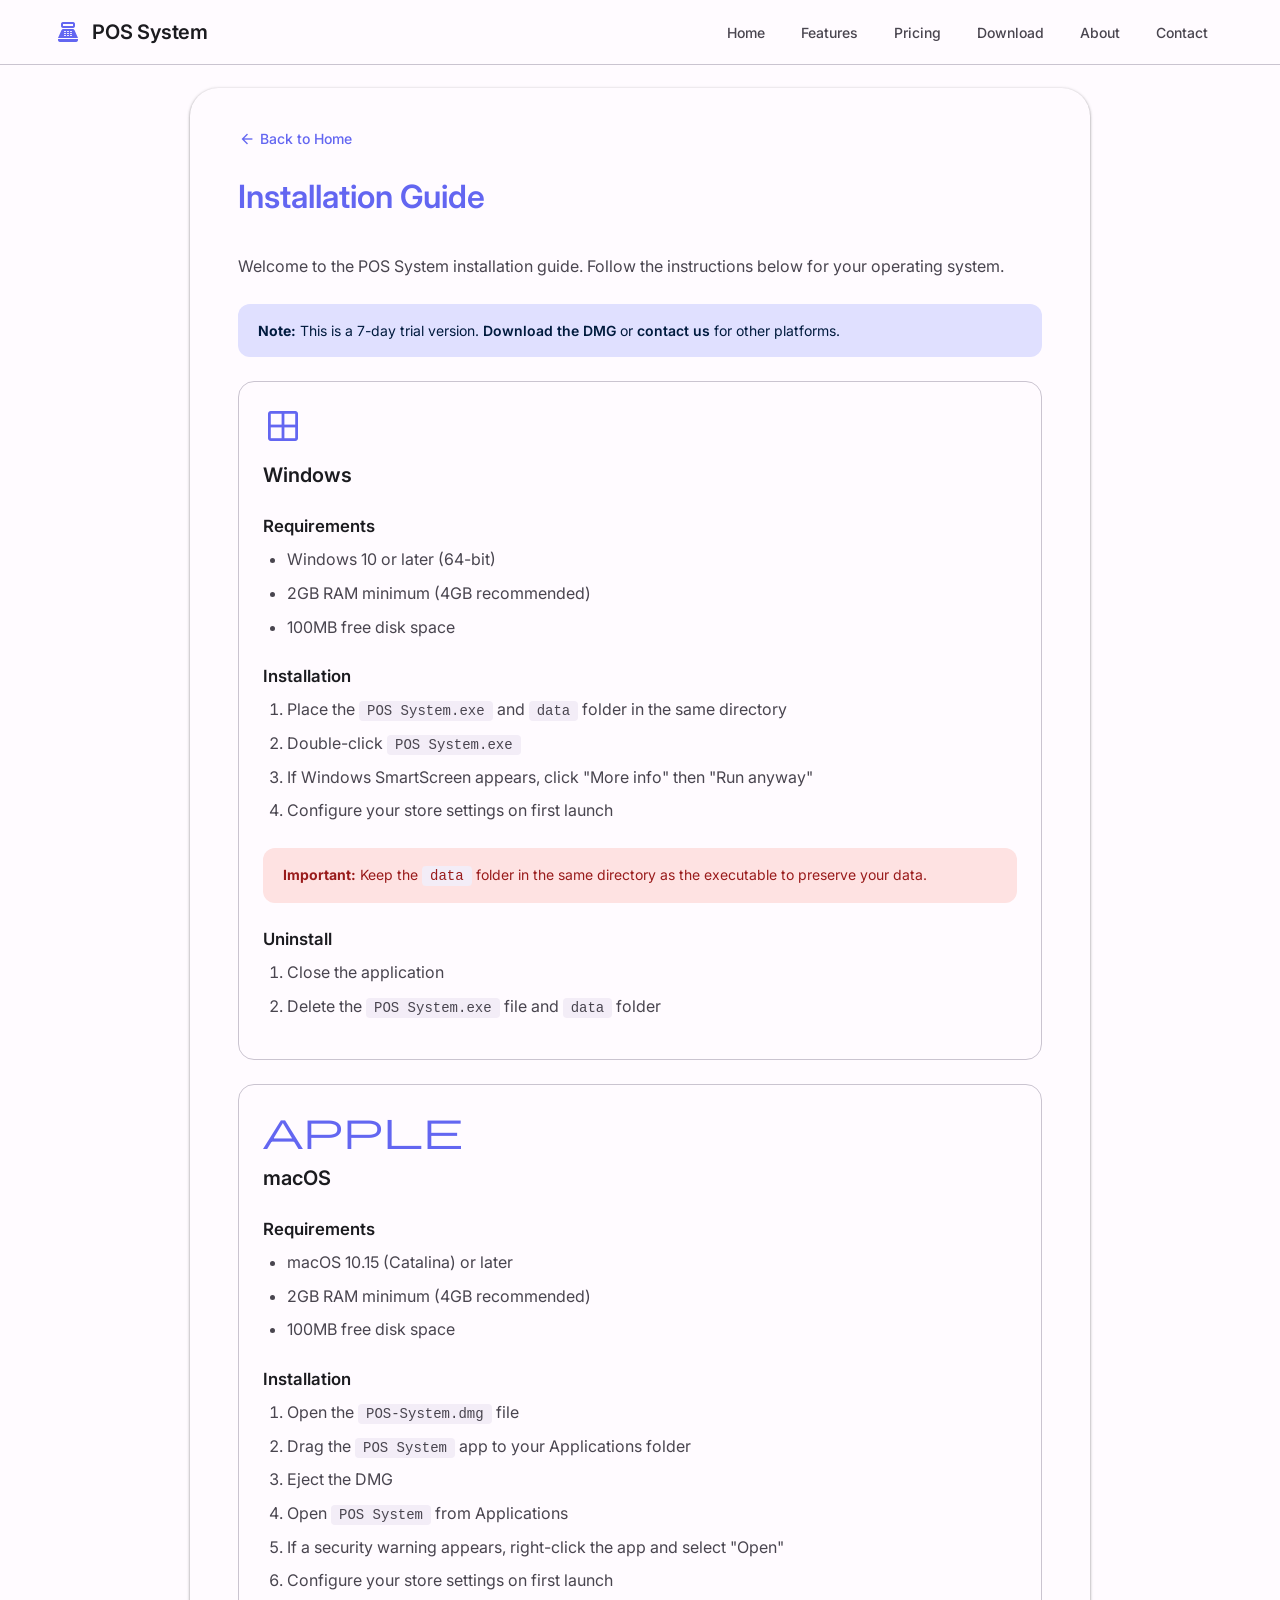
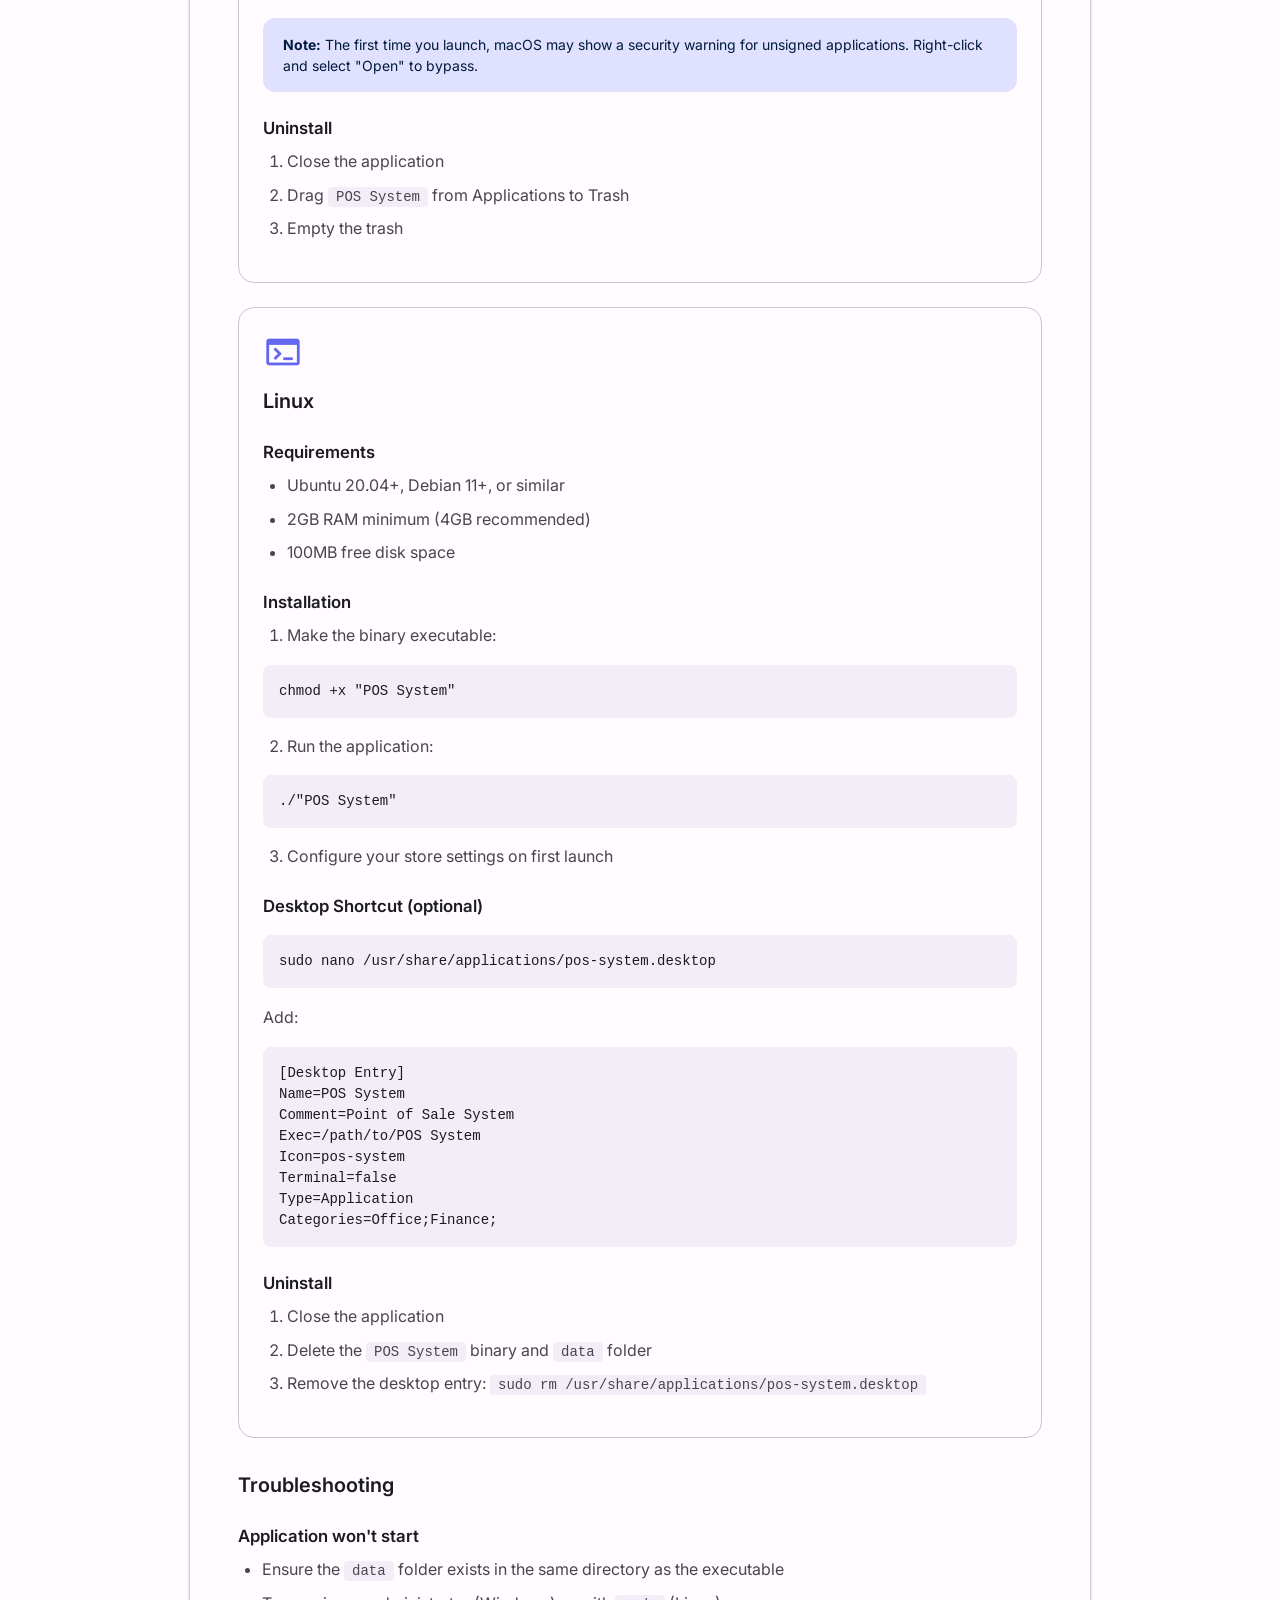
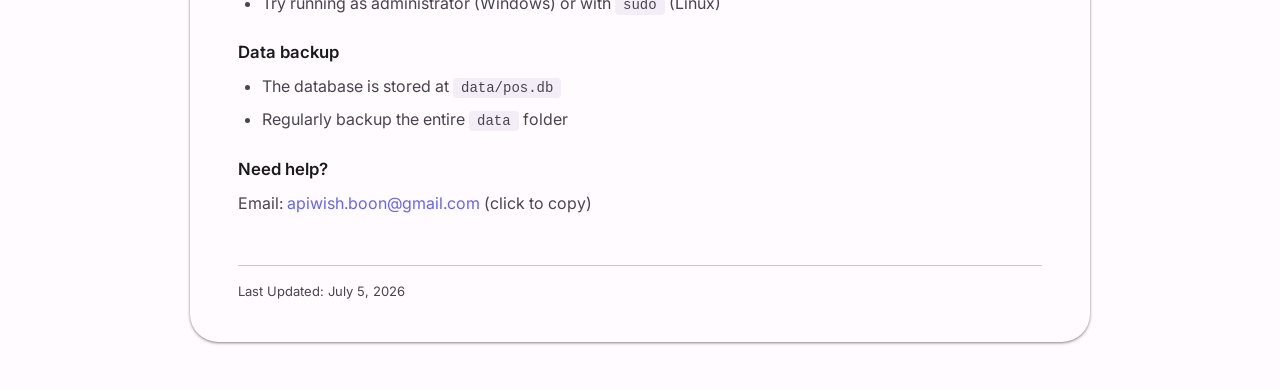
==== install.html @ 669d133b "Initial release - POS System website and macOS DMG" ====
<!DOCTYPE html>
<html lang="en">
<head>
    <meta charset="UTF-8">
    <meta name="viewport" content="width=device-width, initial-scale=1.0">
    <title>Installation Guide - POS System</title>
    <link rel="stylesheet" href="styles.css">
    <link href="https://fonts.googleapis.com/css2?family=Inter:wght@300;400;500;600;700&display=swap" rel="stylesheet">
    <link href="https://fonts.googleapis.com/css2?family=Material+Symbols+Outlined" rel="stylesheet">
</head>
<body>

    <header class="md3-top-app-bar">
        <div class="md3-top-app-bar__row">
            <div class="md3-top-app-bar__section md3-top-app-bar__section-start">
                <span class="material-symbols-outlined md3-top-app-bar__icon">point_of_sale</span>
                <span class="md3-top-app-bar__title">POS System</span>
            </div>
            <nav class="md3-top-app-bar__section md3-top-app-bar__section-end md3-top-app-bar__nav">
                <a href="index.html" class="md3-nav-link">Home</a>
                <a href="index.html#features" class="md3-nav-link">Features</a>
                <a href="index.html#pricing" class="md3-nav-link">Pricing</a>
                <a href="index.html#download" class="md3-nav-link">Download</a>
                <a href="index.html#about" class="md3-nav-link">About</a>
                <a href="index.html#contact" class="md3-nav-link">Contact</a>
            </nav>
            <button class="md3-icon-button" id="nav-toggle" aria-label="Menu">
                <span class="material-symbols-outlined">menu</span>
            </button>
        </div>
        <div class="md3-top-app-bar__dropdown" id="nav-dropdown">
            <a href="index.html" class="md3-dropdown-item">Home</a>
            <a href="index.html#features" class="md3-dropdown-item">Features</a>
            <a href="index.html#pricing" class="md3-dropdown-item">Pricing</a>
            <a href="index.html#download" class="md3-dropdown-item">Download</a>
            <a href="index.html#about" class="md3-dropdown-item">About</a>
            <a href="index.html#contact" class="md3-dropdown-item">Contact</a>
        </div>
    </header>

    <section class="md3-page">
        <div class="md3-page__container">
            <a href="index.html" class="md3-back-link">
                <span class="material-symbols-outlined" style="font-size: 18px;">arrow_back</span>
                Back to Home
            </a>
            <h1 class="md3-page__title">Installation Guide</h1>

            <p>Welcome to the POS System installation guide. Follow the instructions below for your operating system.</p>

                <div class="md3-note-box">
                <strong>Note:</strong> This is a 7-day trial version. <a href="https://github.com/apiwishboon-spec/pos-public/raw/main/POS-System.dmg" style="color: var(--md-sys-color-on-primary-container); font-weight: 600;">Download the DMG</a> or <a href="javascript:void(0)" onclick="copyEmail('apiwish.boon@gmail.com', 'Trial Download')" style="color: var(--md-sys-color-on-primary-container); font-weight: 600;">contact us</a> for other platforms.
            </div>

            <div class="md3-platform-section">
                <span class="material-symbols-outlined" style="font-size: 2.5rem; color: var(--md-sys-color-primary);">window</span>
                <h2>Windows</h2>

                <h3>Requirements</h3>
                <ul>
                    <li>Windows 10 or later (64-bit)</li>
                    <li>2GB RAM minimum (4GB recommended)</li>
                    <li>100MB free disk space</li>
                </ul>

                <h3>Installation</h3>
                <ol>
                    <li>Place the <code>POS System.exe</code> and <code>data</code> folder in the same directory</li>
                    <li>Double-click <code>POS System.exe</code></li>
                    <li>If Windows SmartScreen appears, click "More info" then "Run anyway"</li>
                    <li>Configure your store settings on first launch</li>
                </ol>

                <div class="md3-warning-box">
                    <strong>Important:</strong> Keep the <code>data</code> folder in the same directory as the executable to preserve your data.
                </div>

                <h3>Uninstall</h3>
                <ol>
                    <li>Close the application</li>
                    <li>Delete the <code>POS System.exe</code> file and <code>data</code> folder</li>
                </ol>
            </div>

            <div class="md3-platform-section">
                <span class="material-symbols-outlined" style="font-size: 2.5rem; color: var(--md-sys-color-primary);">apple</span>
                <h2>macOS</h2>

                <h3>Requirements</h3>
                <ul>
                    <li>macOS 10.15 (Catalina) or later</li>
                    <li>2GB RAM minimum (4GB recommended)</li>
                    <li>100MB free disk space</li>
                </ul>

                <h3>Installation</h3>
                <ol>
                    <li>Open the <code>POS-System.dmg</code> file</li>
                    <li>Drag the <code>POS System</code> app to your Applications folder</li>
                    <li>Eject the DMG</li>
                    <li>Open <code>POS System</code> from Applications</li>
                    <li>If a security warning appears, right-click the app and select "Open"</li>
                    <li>Configure your store settings on first launch</li>
                </ol>

                <div class="md3-note-box">
                    <strong>Note:</strong> The first time you launch, macOS may show a security warning for unsigned applications. Right-click and select "Open" to bypass.
                </div>

                <h3>Uninstall</h3>
                <ol>
                    <li>Close the application</li>
                    <li>Drag <code>POS System</code> from Applications to Trash</li>
                    <li>Empty the trash</li>
                </ol>
            </div>

            <div class="md3-platform-section">
                <span class="material-symbols-outlined" style="font-size: 2.5rem; color: var(--md-sys-color-primary);">terminal</span>
                <h2>Linux</h2>

                <h3>Requirements</h3>
                <ul>
                    <li>Ubuntu 20.04+, Debian 11+, or similar</li>
                    <li>2GB RAM minimum (4GB recommended)</li>
                    <li>100MB free disk space</li>
                </ul>

                <h3>Installation</h3>
                <ol>
                    <li>Make the binary executable:</li>
                </ol>
                <pre><code>chmod +x "POS System"</code></pre>
                <ol start="2">
                    <li>Run the application:</li>
                </ol>
                <pre><code>./"POS System"</code></pre>
                <ol start="3">
                    <li>Configure your store settings on first launch</li>
                </ol>

                <h3>Desktop Shortcut (optional)</h3>
                <pre><code>sudo nano /usr/share/applications/pos-system.desktop</code></pre>
                <p>Add:</p>
                <pre><code>[Desktop Entry]
Name=POS System
Comment=Point of Sale System
Exec=/path/to/POS System
Icon=pos-system
Terminal=false
Type=Application
Categories=Office;Finance;</code></pre>

                <h3>Uninstall</h3>
                <ol>
                    <li>Close the application</li>
                    <li>Delete the <code>POS System</code> binary and <code>data</code> folder</li>
                    <li>Remove the desktop entry: <code>sudo rm /usr/share/applications/pos-system.desktop</code></li>
                </ol>
            </div>

            <h2>Troubleshooting</h2>

            <h3>Application won't start</h3>
            <ul>
                <li>Ensure the <code>data</code> folder exists in the same directory as the executable</li>
                <li>Try running as administrator (Windows) or with <code>sudo</code> (Linux)</li>
            </ul>

            <h3>Data backup</h3>
            <ul>
                <li>The database is stored at <code>data/pos.db</code></li>
                <li>Regularly backup the entire <code>data</code> folder</li>
            </ul>

            <h3>Need help?</h3>
            <p>Email: <a href="javascript:void(0)" onclick="copyEmail('apiwish.boon@gmail.com')" style="color: var(--md-sys-color-primary);">apiwish.boon@gmail.com</a> (click to copy)</p>

            <div class="md3-last-updated">Last Updated: July 5, 2026</div>
        </div>
    </section>

    <script src="script.js"></script>
</body>
</html>
---- styles.css ----
/* =========================================
   Material Design 3 Theme
   ========================================= */

:root {
  /* M3 Color Tokens */
  --md-sys-color-primary: #6366f1;
  --md-sys-color-on-primary: #ffffff;
  --md-sys-color-primary-container: #e0e0ff;
  --md-sys-color-on-primary-container: #001b3e;
  --md-sys-color-secondary: #8b5cf6;
  --md-sys-color-on-secondary: #ffffff;
  --md-sys-color-secondary-container: #eedeff;
  --md-sys-color-on-secondary-container: #1d0064;
  --md-sys-color-tertiary: #06b6d4;
  --md-sys-color-on-tertiary: #ffffff;
  --md-sys-color-error: #b3261e;
  --md-sys-color-on-error: #ffffff;
  --md-sys-color-surface: #fffbff;
  --md-sys-color-on-surface: #1b1b1f;
  --md-sys-color-surface-variant: #f2f0f5;
  --md-sys-color-on-surface-variant: #49454f;
  --md-sys-color-outline: #79747e;
  --md-sys-color-outline-variant: #cac4d0;
  --md-sys-color-background: #fffbff;
  --md-sys-color-on-background: #1b1b1f;
  --md-sys-color-surface-container: #f3edf7;
  --md-sys-color-surface-container-high: #ece6f0;

  /* M3 Shape */
  --md-sys-shape-corner-xs: 4px;
  --md-sys-shape-corner-sm: 8px;
  --md-sys-shape-corner-md: 12px;
  --md-sys-shape-corner-lg: 16px;
  --md-sys-shape-corner-xl: 28px;
  --md-sys-shape-corner-full: 9999px;

  /* M3 Elevation */
  --md-sys-elevation-0: none;
  --md-sys-elevation-1: 0px 1px 3px 1px rgba(0,0,0,0.15), 0px 1px 2px rgba(0,0,0,0.3);
  --md-sys-elevation-2: 0px 2px 6px 2px rgba(0,0,0,0.15), 0px 1px 2px rgba(0,0,0,0.3);
  --md-sys-elevation-3: 0px 4px 8px 3px rgba(0,0,0,0.15), 0px 1px 3px rgba(0,0,0,0.3);
}

/* =========================================
   Reset & Base
   ========================================= */

* { margin: 0; padding: 0; box-sizing: border-box; }

html { scroll-behavior: smooth; }

body {
  font-family: 'Inter', -apple-system, BlinkMacSystemFont, sans-serif;
  background: var(--md-sys-color-background);
  color: var(--md-sys-color-on-surface);
  line-height: 1.5;
  -webkit-font-smoothing: antialiased;
}

a { color: inherit; text-decoration: none; }

/* =========================================
   Top App Bar (M3 Small)
   ========================================= */

.md3-top-app-bar {
  position: fixed;
  top: 0;
  left: 0;
  right: 0;
  z-index: 1000;
  background: rgba(255, 251, 255, 0.92);
  backdrop-filter: blur(20px);
  -webkit-backdrop-filter: blur(20px);
  border-bottom: 1px solid var(--md-sys-color-outline-variant);
}

.md3-top-app-bar__row {
  display: flex;
  align-items: center;
  height: 64px;
  padding: 0 16px;
  max-width: 1200px;
  margin: 0 auto;
}

.md3-top-app-bar__section {
  display: flex;
  align-items: center;
}

.md3-top-app-bar__section-start { gap: 12px; }
.md3-top-app-bar__section-end { margin-left: auto; }

.md3-top-app-bar__icon {
  font-size: 28px;
  color: var(--md-sys-color-primary);
}

.md3-top-app-bar__title {
  font-size: 1.25rem;
  font-weight: 600;
  color: var(--md-sys-color-on-surface);
  letter-spacing: -0.01em;
}

.md3-top-app-bar__nav { gap: 4px; }

.md3-nav-link {
  padding: 8px 16px;
  border-radius: var(--md-sys-shape-corner-full);
  font-size: 0.875rem;
  font-weight: 500;
  color: var(--md-sys-color-on-surface-variant);
  transition: all 0.2s ease;
}

.md3-nav-link:hover {
  background: var(--md-sys-color-surface-container);
  color: var(--md-sys-color-on-surface);
}

.md3-icon-button {
  display: none;
  background: none;
  border: none;
  cursor: pointer;
  width: 40px;
  height: 40px;
  border-radius: var(--md-sys-shape-corner-full);
  align-items: center;
  justify-content: center;
  color: var(--md-sys-color-on-surface);
  transition: background 0.2s;
}

.md3-icon-button:hover { background: var(--md-sys-color-surface-container); }

.md3-icon-button .material-symbols-outlined { font-size: 24px; }

/* Dropdown (mobile) */
.md3-top-app-bar__dropdown {
  display: none;
  flex-direction: column;
  padding: 8px;
  gap: 2px;
  border-bottom: 1px solid var(--md-sys-color-outline-variant);
  background: var(--md-sys-color-surface);
}

.md3-top-app-bar__dropdown.open { display: flex; }

.md3-dropdown-item {
  padding: 12px 16px;
  border-radius: var(--md-sys-shape-corner-sm);
  font-size: 0.875rem;
  font-weight: 500;
  color: var(--md-sys-color-on-surface);
  transition: background 0.2s;
}

.md3-dropdown-item:hover { background: var(--md-sys-color-surface-container); }

/* =========================================
   Hero
   ========================================= */

.md3-hero {
  min-height: 100vh;
  display: flex;
  align-items: center;
  justify-content: center;
  padding: 80px 24px 48px;
  background: linear-gradient(160deg, #6366f1 0%, #8b5cf6 40%, #a78bfa 70%, #c4b5fd 100%);
  position: relative;
  overflow: hidden;
}

.md3-hero::before {
  content: '';
  position: absolute;
  inset: 0;
  background: radial-gradient(ellipse at 20% 50%, rgba(255,255,255,0.15) 0%, transparent 60%);
}

.md3-hero__content {
  position: relative;
  z-index: 1;
  max-width: 800px;
  text-align: center;
}

.md3-hero__title {
  font-size: 3.5rem;
  font-weight: 700;
  color: #fff;
  letter-spacing: -0.02em;
  line-height: 1.1;
  margin-bottom: 1rem;
}

.md3-hero__subtitle {
  font-size: 1.25rem;
  color: rgba(255,255,255,0.85);
  max-width: 600px;
  margin: 0 auto 2rem;
  line-height: 1.6;
}

.md3-hero__actions {
  display: flex;
  gap: 12px;
  justify-content: center;
  flex-wrap: wrap;
}

/* =========================================
   Buttons (M3)
   ========================================= */

.md3-button {
  display: inline-flex;
  align-items: center;
  gap: 8px;
  padding: 0 24px;
  height: 40px;
  border-radius: var(--md-sys-shape-corner-full);
  font-family: inherit;
  font-size: 0.875rem;
  font-weight: 500;
  letter-spacing: 0.01em;
  cursor: pointer;
  transition: all 0.2s ease;
  border: none;
  text-decoration: none;
  white-space: nowrap;
}

.md3-button--filled {
  background: var(--md-sys-color-primary);
  color: var(--md-sys-color-on-primary);
  box-shadow: var(--md-sys-elevation-1);
}

.md3-button--filled:hover {
  box-shadow: var(--md-sys-elevation-2);
  background: color-mix(in srgb, var(--md-sys-color-primary) 90%, #000);
}

.md3-hero .md3-button--filled {
  background: #fff;
  color: var(--md-sys-color-primary);
  box-shadow: var(--md-sys-elevation-2);
}

.md3-hero .md3-button--filled:hover {
  background: #f5f5f5;
  box-shadow: var(--md-sys-elevation-3);
}

.md3-hero .md3-button--outlined {
  background: transparent;
  color: #fff;
  border: 1px solid rgba(255,255,255,0.6);
}

.md3-hero .md3-button--outlined:hover {
  border-color: #fff;
  background: rgba(255,255,255,0.1);
}

.md3-button--outlined {
  background: transparent;
  color: var(--md-sys-color-primary);
  border: 1px solid var(--md-sys-color-outline);
}

.md3-button--outlined:hover { background: var(--md-sys-color-surface-container); }

.md3-button--tonal {
  background: var(--md-sys-color-secondary-container);
  color: var(--md-sys-color-on-secondary-container);
}

.md3-button--tonal:hover {
  background: color-mix(in srgb, var(--md-sys-color-secondary-container) 90%, #000);
}

.md3-button--full { width: 100%; justify-content: center; }

.md3-button__icon { font-size: 18px; }

/* =========================================
   Sections
   ========================================= */

.md3-section {
  padding: 80px 24px;
}

.md3-section--alt {
  background: var(--md-sys-color-surface-container);
}

.md3-container {
  max-width: 1200px;
  margin: 0 auto;
}

.md3-container--narrow {
  max-width: 700px;
}

.md3-section__title {
  font-size: 2rem;
  font-weight: 600;
  text-align: center;
  margin-bottom: 8px;
  color: var(--md-sys-color-on-surface);
  letter-spacing: -0.01em;
}

.md3-section__subtitle {
  font-size: 1rem;
  color: var(--md-sys-color-on-surface-variant);
  text-align: center;
  margin-bottom: 3rem;
}

.md3-section__text {
  font-size: 1.05rem;
  color: var(--md-sys-color-on-surface-variant);
  line-height: 1.7;
  margin-bottom: 1rem;
}

/* =========================================
   Grid
   ========================================= */

.md3-grid {
  display: grid;
  gap: 24px;
}

.md3-grid--3 { grid-template-columns: repeat(3, 1fr); }
.md3-grid--2 { grid-template-columns: repeat(2, 1fr); }

/* =========================================
   Cards (M3)
   ========================================= */

.md3-card {
  border-radius: var(--md-sys-shape-corner-lg);
  overflow: hidden;
  transition: all 0.3s ease;
}

.md3-card--elevated {
  background: var(--md-sys-color-surface);
  box-shadow: var(--md-sys-elevation-1);
}

.md3-card--elevated:hover {
  box-shadow: var(--md-sys-elevation-2);
  transform: translateY(-2px);
}

.md3-card--outlined {
  background: var(--md-sys-color-surface);
  border: 1px solid var(--md-sys-color-outline-variant);
}

.md3-card--highlighted {
  position: relative;
  transform: scale(1.05);
  z-index: 1;
  box-shadow: 0 0 0 2px var(--md-sys-color-primary), var(--md-sys-elevation-3);
}

.md3-card--highlighted:hover {
  transform: scale(1.05) translateY(-2px);
}

.md3-card__content {
  padding: 32px 24px;
}

.md3-card__content--center {
  text-align: center;
}

.md3-card__icon {
  font-size: 2.5rem;
  color: var(--md-sys-color-primary);
  margin-bottom: 16px;
  display: inline-block;
}

.md3-card__title {
  font-size: 1.25rem;
  font-weight: 600;
  margin-bottom: 8px;
  color: var(--md-sys-color-on-surface);
}

.md3-card__text {
  font-size: 0.938rem;
  color: var(--md-sys-color-on-surface-variant);
  line-height: 1.6;
}

.md3-card__price {
  margin: 16px 0;
}

.md3-card__price-amount {
  font-size: 2rem;
  font-weight: 700;
  color: var(--md-sys-color-primary);
}

.md3-card__price-period {
  font-size: 0.875rem;
  color: var(--md-sys-color-on-surface-variant);
}

.md3-card__list {
  list-style: none;
  text-align: left;
  margin: 24px 0;
  display: flex;
  flex-direction: column;
  gap: 12px;
}

.md3-card__list li {
  display: flex;
  align-items: center;
  gap: 8px;
  font-size: 0.875rem;
  color: var(--md-sys-color-on-surface);
}

.md3-card__list-icon {
  font-size: 18px;
  color: var(--md-sys-color-primary);
}

/* =========================================
   Chips
   ========================================= */

.md3-chip-group {
  display: flex;
  flex-wrap: wrap;
  gap: 8px;
  justify-content: center;
  margin-top: 2rem;
}

.md3-chip {
  display: inline-flex;
  align-items: center;
  gap: 6px;
  padding: 6px 16px;
  border-radius: var(--md-sys-shape-corner-full);
  background: var(--md-sys-color-surface-container);
  border: 1px solid var(--md-sys-color-outline-variant);
  font-size: 0.8125rem;
  font-weight: 500;
  color: var(--md-sys-color-on-surface-variant);
}

.md3-chip__icon { font-size: 16px; }

/* =========================================
   Contact
   ========================================= */

.md3-contact-actions {
  display: flex;
  gap: 12px;
  justify-content: center;
  margin-top: 2rem;
  flex-wrap: wrap;
}

.md3-inline-link {
  color: var(--md-sys-color-primary);
  font-weight: 500;
}

.md3-inline-link:hover { text-decoration: underline; }

/* =========================================
   Footer (M3)
   ========================================= */

.md3-footer {
  background: var(--md-sys-color-surface-container);
  border-top: 1px solid var(--md-sys-color-outline-variant);
  padding: 48px 24px 24px;
}

.md3-footer__content {
  display: grid;
  grid-template-columns: 2fr 1fr 1fr 1fr;
  gap: 32px;
  margin-bottom: 32px;
}

.md3-footer__title {
  font-size: 0.875rem;
  font-weight: 600;
  color: var(--md-sys-color-on-surface);
  margin-bottom: 16px;
  text-transform: uppercase;
  letter-spacing: 0.05em;
}

.md3-footer__text {
  font-size: 0.875rem;
  color: var(--md-sys-color-on-surface-variant);
  line-height: 1.6;
}

.md3-footer__link {
  display: block;
  font-size: 0.875rem;
  color: var(--md-sys-color-on-surface-variant);
  padding: 4px 0;
  transition: color 0.2s;
}

.md3-footer__link:hover { color: var(--md-sys-color-primary); }

.md3-footer__bottom {
  border-top: 1px solid var(--md-sys-color-outline-variant);
  padding-top: 16px;
  text-align: center;
  font-size: 0.8125rem;
  color: var(--md-sys-color-on-surface-variant);
}

/* =========================================
   Sub-page styles (legal, install pages)
   ========================================= */

.md3-page {
  padding: 88px 24px 48px;
  min-height: 100vh;
}

.md3-page__container {
  max-width: 900px;
  margin: 0 auto;
  background: var(--md-sys-color-surface);
  padding: 40px 48px;
  border-radius: var(--md-sys-shape-corner-xl);
  box-shadow: var(--md-sys-elevation-1);
}

.md3-page__title {
  font-size: 2rem;
  font-weight: 600;
  margin-bottom: 2rem;
  color: var(--md-sys-color-primary);
}

.md3-page h2 {
  font-size: 1.25rem;
  font-weight: 600;
  margin-top: 2rem;
  margin-bottom: 0.75rem;
  color: var(--md-sys-color-on-surface);
}

.md3-page h3 {
  font-size: 1.05rem;
  font-weight: 600;
  margin-top: 1.5rem;
  margin-bottom: 0.5rem;
  color: var(--md-sys-color-on-surface);
}

.md3-page p {
  line-height: 1.7;
  color: var(--md-sys-color-on-surface-variant);
  margin-bottom: 0.75rem;
}

.md3-page ul, .md3-page ol {
  margin-left: 1.5rem;
  margin-bottom: 1rem;
}

.md3-page li {
  margin-bottom: 0.5rem;
  color: var(--md-sys-color-on-surface-variant);
  line-height: 1.6;
}

.md3-page code {
  background: var(--md-sys-color-surface-container);
  padding: 2px 8px;
  border-radius: var(--md-sys-shape-corner-xs);
  font-family: 'SF Mono', 'Fira Code', monospace;
  font-size: 0.875rem;
}

.md3-page pre {
  background: var(--md-sys-color-surface-container);
  padding: 16px;
  border-radius: var(--md-sys-shape-corner-sm);
  overflow-x: auto;
  margin: 1rem 0;
}

.md3-page pre code {
  background: none;
  padding: 0;
}

.md3-page .md3-back-link {
  display: inline-flex;
  align-items: center;
  gap: 4px;
  color: var(--md-sys-color-primary);
  font-weight: 500;
  font-size: 0.875rem;
  margin-bottom: 1.5rem;
}

.md3-page .md3-back-link:hover { text-decoration: underline; }

.md3-page .md3-last-updated {
  margin-top: 3rem;
  padding-top: 1rem;
  border-top: 1px solid var(--md-sys-color-outline-variant);
  font-size: 0.8125rem;
  color: var(--md-sys-color-on-surface-variant);
}

.md3-page .md3-note-box {
  background: var(--md-sys-color-primary-container);
  border-radius: var(--md-sys-shape-corner-md);
  padding: 16px 20px;
  margin: 1.5rem 0;
  color: var(--md-sys-color-on-primary-container);
  font-size: 0.875rem;
}

.md3-page .md3-warning-box {
  background: #fee2e2;
  border-radius: var(--md-sys-shape-corner-md);
  padding: 16px 20px;
  margin: 1.5rem 0;
  color: #991b1b;
  font-size: 0.875rem;
}

.md3-page .md3-platform-section {
  border: 1px solid var(--md-sys-color-outline-variant);
  border-radius: var(--md-sys-shape-corner-lg);
  padding: 24px;
  margin-bottom: 24px;
}

.md3-page .md3-platform-section h2 {
  margin-top: 0.5rem;
}

/* =========================================
   Responsive
   ========================================= */

@media (max-width: 1024px) {
  .md3-grid--3 { grid-template-columns: repeat(2, 1fr); }
  .md3-card--highlighted { transform: none; }
  .md3-card--highlighted:hover { transform: translateY(-2px); }
  .md3-footer__content { grid-template-columns: 1fr 1fr; }
}

@media (max-width: 768px) {
  .md3-top-app-bar__nav { display: none; }
  .md3-icon-button { display: flex; }

  .md3-hero__title { font-size: 2.5rem; }
  .md3-hero__subtitle { font-size: 1.05rem; }

  .md3-grid--3 { grid-template-columns: 1fr; }
  .md3-grid--2 { grid-template-columns: 1fr; }

  .md3-section { padding: 56px 16px; }

  .md3-page__container { padding: 24px 16px; }

  .md3-footer__content { grid-template-columns: 1fr; }
}

@media (max-width: 480px) {
  .md3-hero__title { font-size: 2rem; }
  .md3-hero__actions { flex-direction: column; align-items: center; }
  .md3-hero .md3-button { width: 100%; justify-content: center; }
}
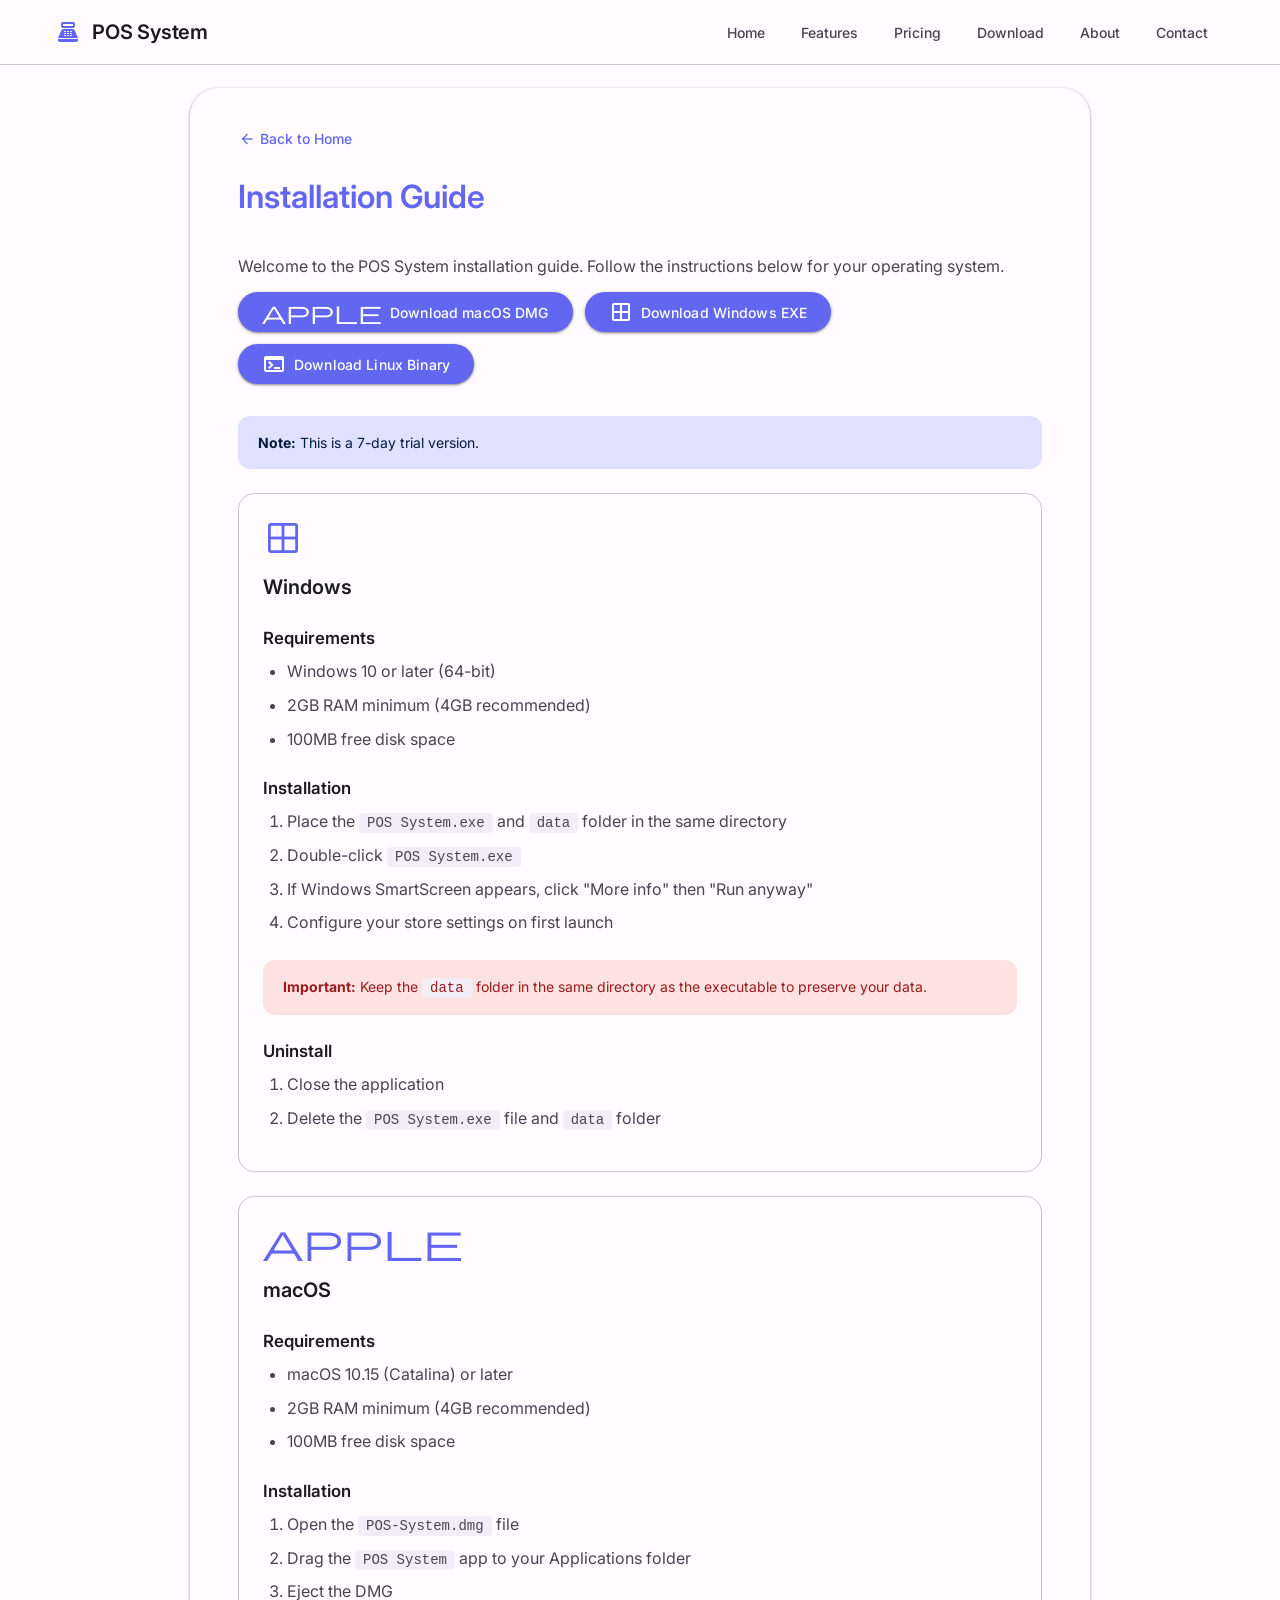
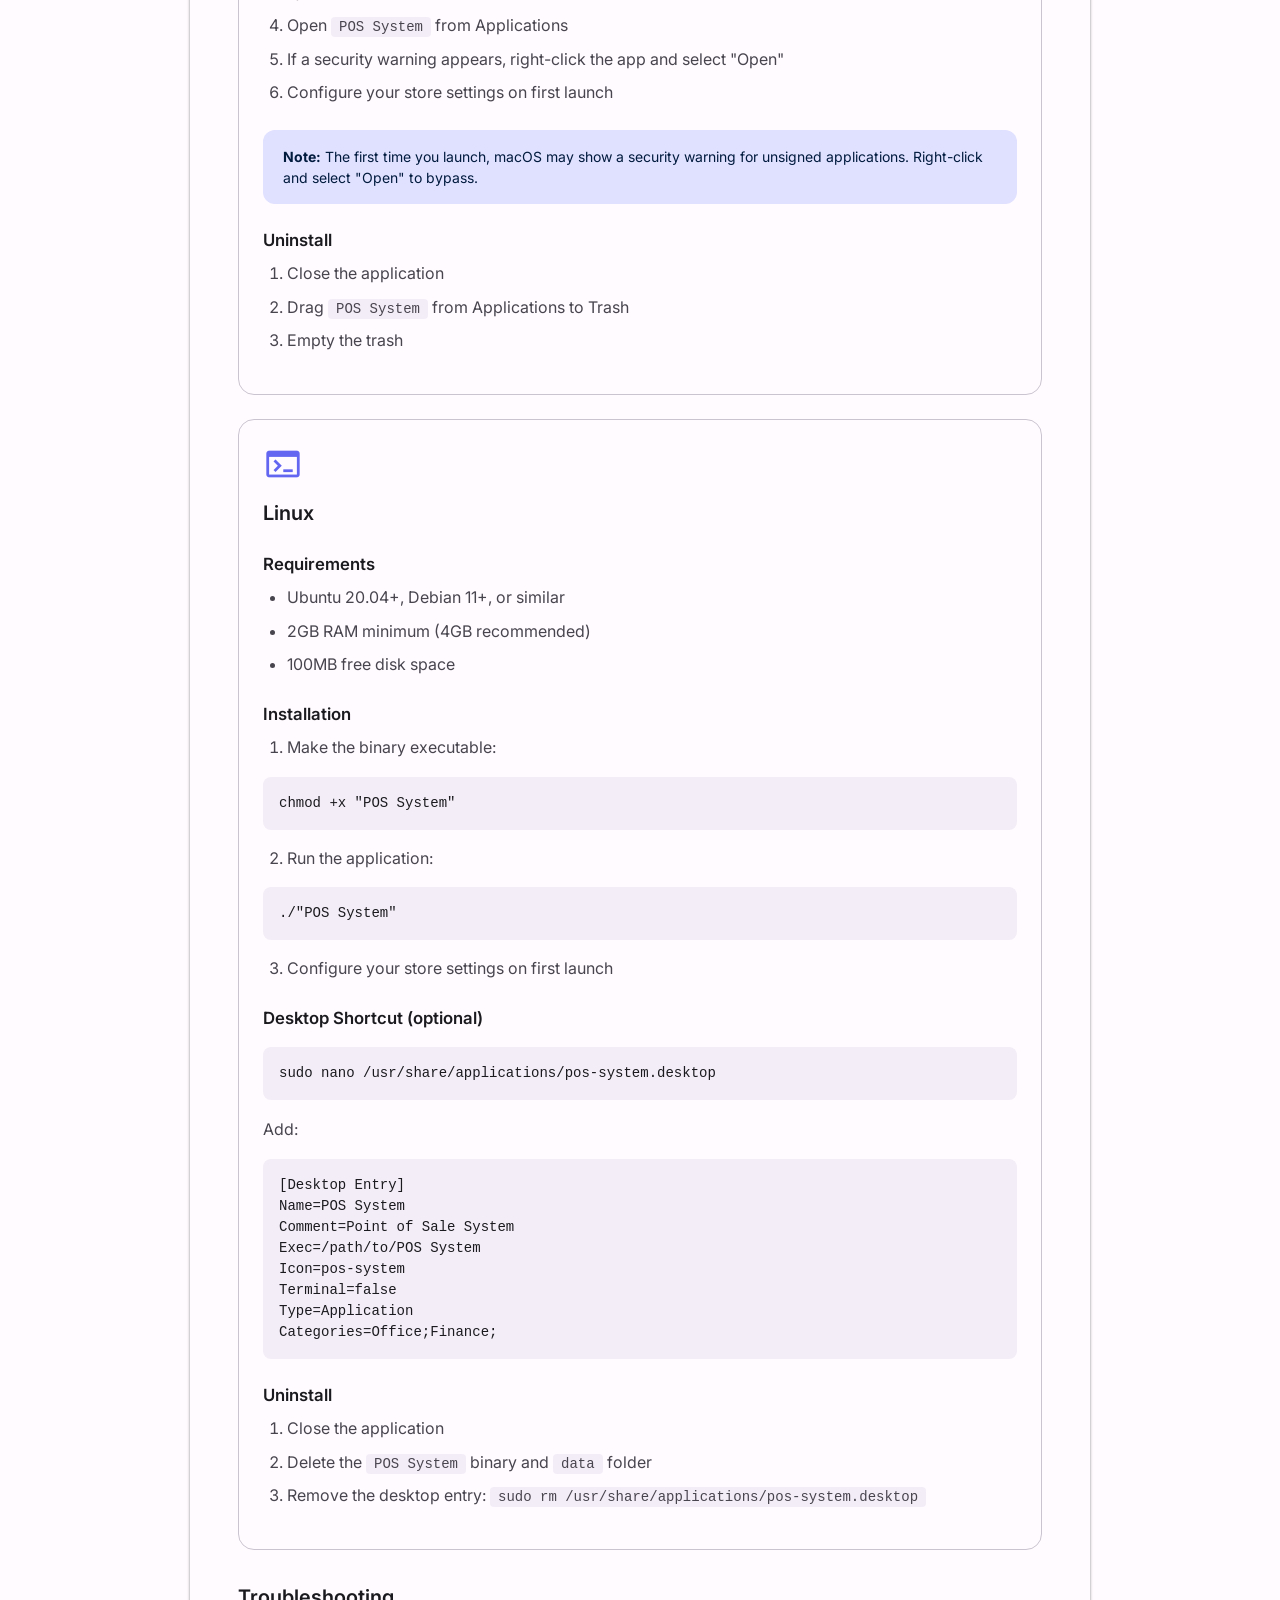
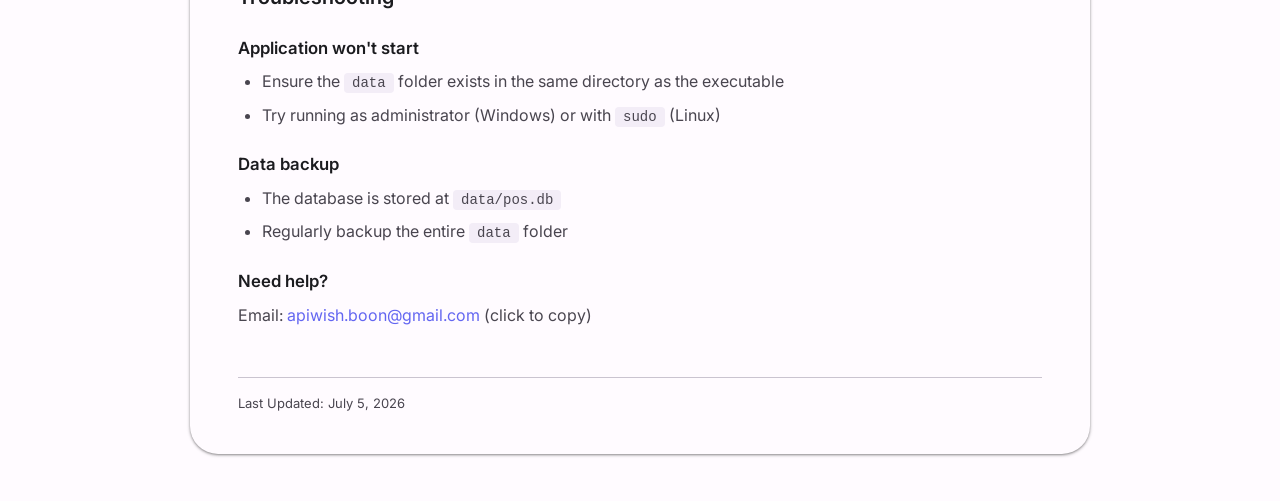
==== commit 6d1068f2: "Add Windows and Linux download links" ====
--- a/install.html
+++ b/install.html
@@ -48,8 +48,23 @@
 
             <p>Welcome to the POS System installation guide. Follow the instructions below for your operating system.</p>
 
-                <div class="md3-note-box">
-                <strong>Note:</strong> This is a 7-day trial version. <a href="https://github.com/apiwishboon-spec/pos-public/raw/main/POS-System.dmg" style="color: var(--md-sys-color-on-primary-container); font-weight: 600;">Download the DMG</a> or <a href="javascript:void(0)" onclick="copyEmail('apiwish.boon@gmail.com', 'Trial Download')" style="color: var(--md-sys-color-on-primary-container); font-weight: 600;">contact us</a> for other platforms.
+            <div style="display: flex; gap: 12px; flex-wrap: wrap; margin-bottom: 2rem;">
+                <a href="https://github.com/apiwishboon-spec/pos-public/raw/main/POS-System.dmg" class="md3-button md3-button--filled">
+                    <span class="material-symbols-outlined md3-button__icon">apple</span>
+                    Download macOS DMG
+                </a>
+                <a href="https://github.com/apiwishboon-spec/pos-public/raw/main/POS-System-Windows.zip" class="md3-button md3-button--filled">
+                    <span class="material-symbols-outlined md3-button__icon">window</span>
+                    Download Windows EXE
+                </a>
+                <a href="https://github.com/apiwishboon-spec/pos-public/raw/main/POS-System-Linux.zip" class="md3-button md3-button--filled">
+                    <span class="material-symbols-outlined md3-button__icon">terminal</span>
+                    Download Linux Binary
+                </a>
+            </div>
+
+            <div class="md3-note-box">
+                <strong>Note:</strong> This is a 7-day trial version.
             </div>
 
             <div class="md3-platform-section">
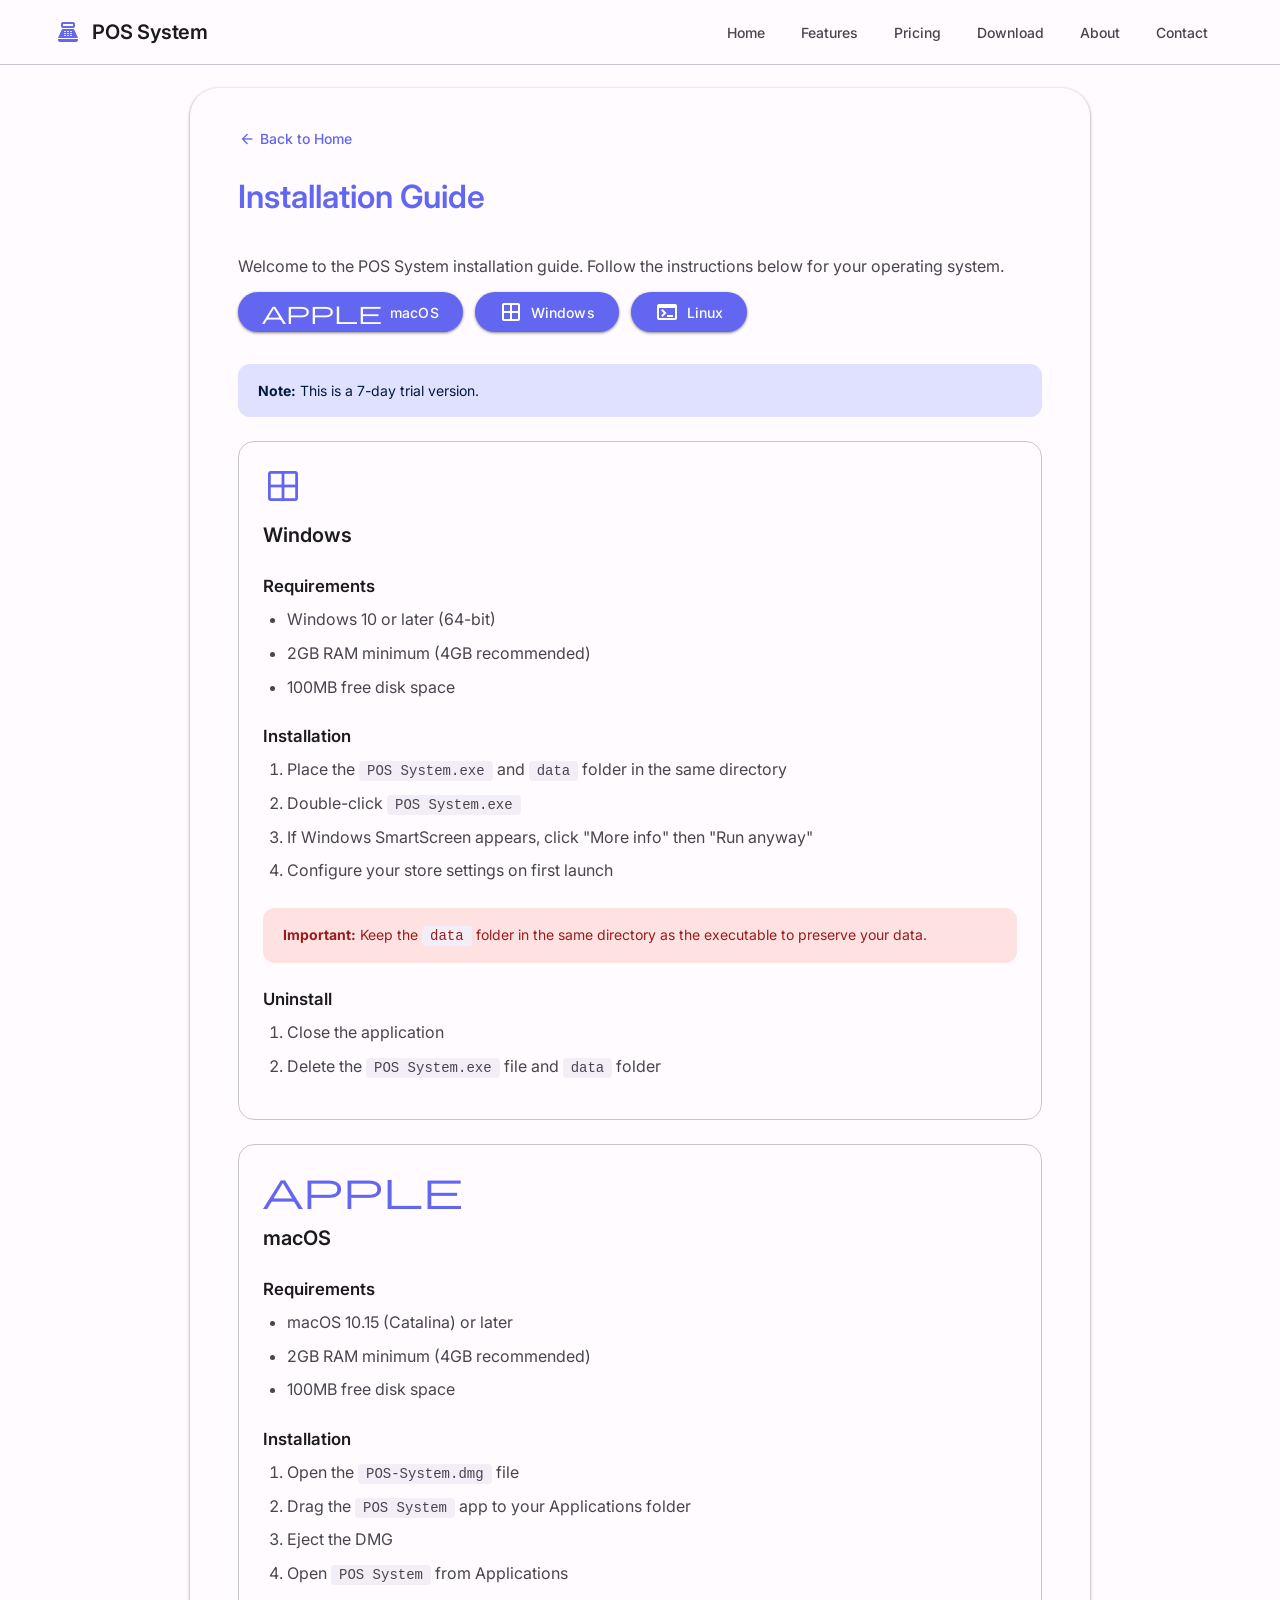
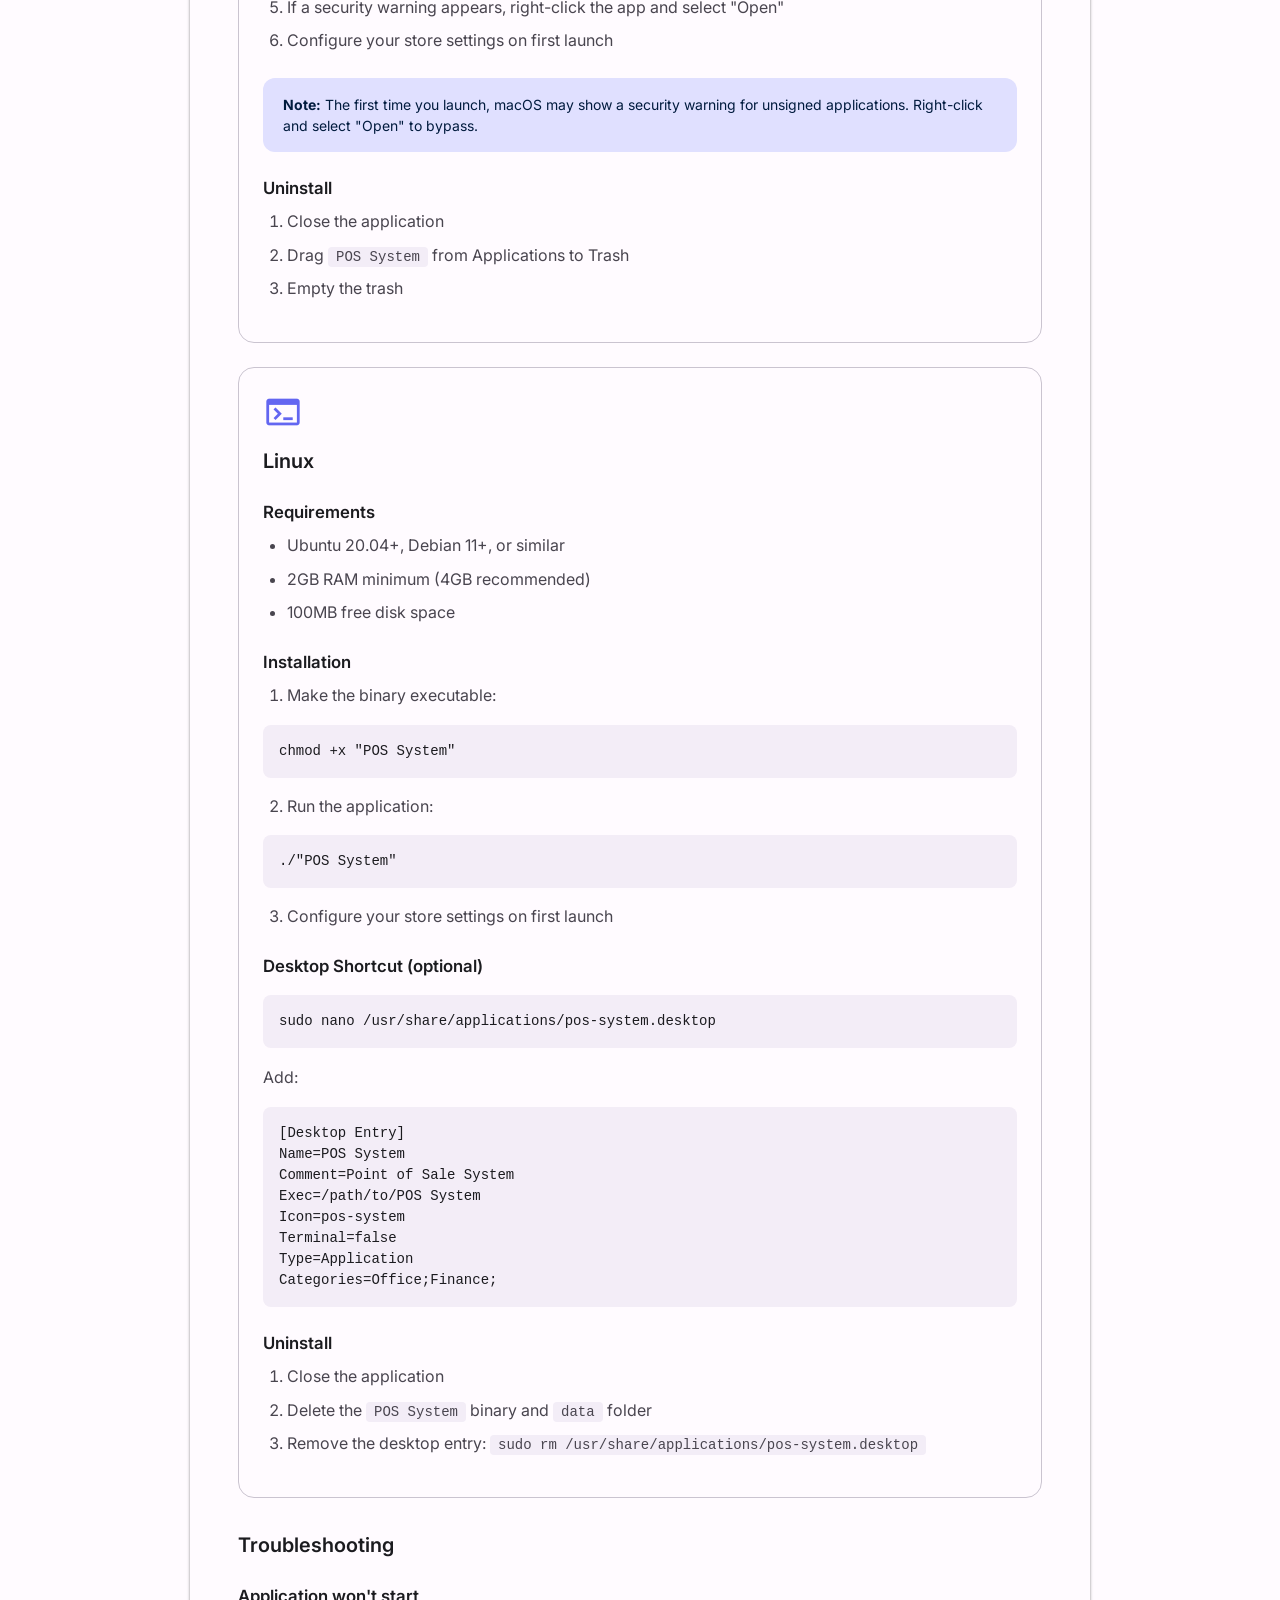
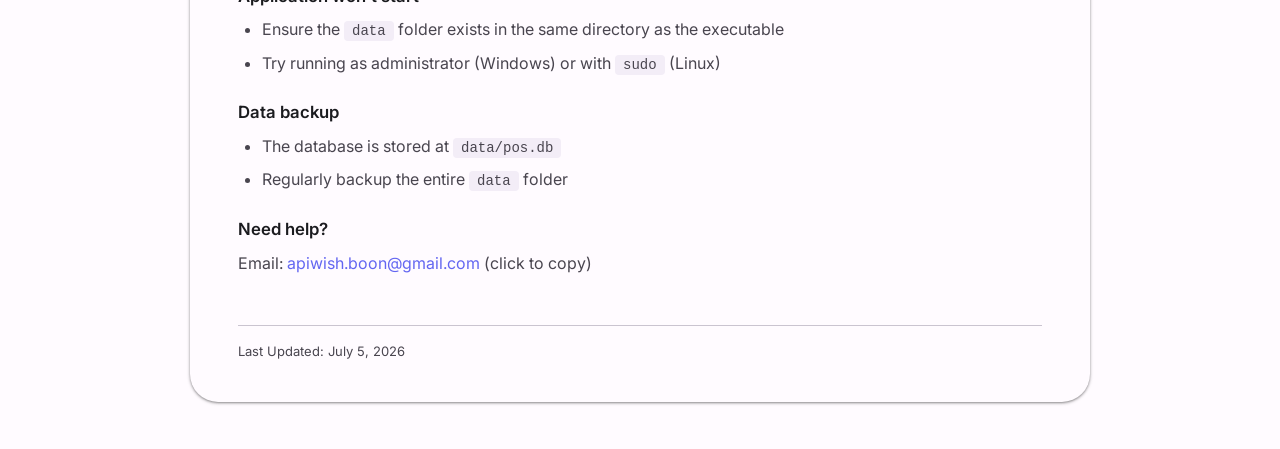
==== commit 518288cb: "Add legal pages and OS anchor links for download buttons" ====
--- a/install.html
+++ b/install.html
@@ -49,17 +49,17 @@
             <p>Welcome to the POS System installation guide. Follow the instructions below for your operating system.</p>
 
             <div style="display: flex; gap: 12px; flex-wrap: wrap; margin-bottom: 2rem;">
-                <a href="https://github.com/apiwishboon-spec/pos-public/raw/main/POS-System.dmg" class="md3-button md3-button--filled">
+                <a href="https://apiwishboon-spec.github.io/pos-public/POS-System.dmg" class="md3-button md3-button--filled" onclick="setTimeout(() => document.getElementById('macos').scrollIntoView({behavior:'smooth'}), 500)">
                     <span class="material-symbols-outlined md3-button__icon">apple</span>
-                    Download macOS DMG
+                    macOS
                 </a>
-                <a href="https://github.com/apiwishboon-spec/pos-public/raw/main/POS-System-Windows.zip" class="md3-button md3-button--filled">
+                <a href="https://apiwishboon-spec.github.io/pos-public/POS-System-Windows.zip" class="md3-button md3-button--filled" onclick="setTimeout(() => document.getElementById('windows').scrollIntoView({behavior:'smooth'}), 500)">
                     <span class="material-symbols-outlined md3-button__icon">window</span>
-                    Download Windows EXE
+                    Windows
                 </a>
-                <a href="https://github.com/apiwishboon-spec/pos-public/raw/main/POS-System-Linux.zip" class="md3-button md3-button--filled">
+                <a href="https://apiwishboon-spec.github.io/pos-public/POS-System-Linux.zip" class="md3-button md3-button--filled" onclick="setTimeout(() => document.getElementById('linux').scrollIntoView({behavior:'smooth'}), 500)">
                     <span class="material-symbols-outlined md3-button__icon">terminal</span>
-                    Download Linux Binary
+                    Linux
                 </a>
             </div>
 
@@ -67,7 +67,7 @@
                 <strong>Note:</strong> This is a 7-day trial version.
             </div>
 
-            <div class="md3-platform-section">
+            <div id="windows" class="md3-platform-section">
                 <span class="material-symbols-outlined" style="font-size: 2.5rem; color: var(--md-sys-color-primary);">window</span>
                 <h2>Windows</h2>
 
@@ -97,7 +97,7 @@
                 </ol>
             </div>
 
-            <div class="md3-platform-section">
+            <div id="macos" class="md3-platform-section">
                 <span class="material-symbols-outlined" style="font-size: 2.5rem; color: var(--md-sys-color-primary);">apple</span>
                 <h2>macOS</h2>
 
@@ -130,7 +130,7 @@
                 </ol>
             </div>
 
-            <div class="md3-platform-section">
+            <div id="linux" class="md3-platform-section">
                 <span class="material-symbols-outlined" style="font-size: 2.5rem; color: var(--md-sys-color-primary);">terminal</span>
                 <h2>Linux</h2>
 
